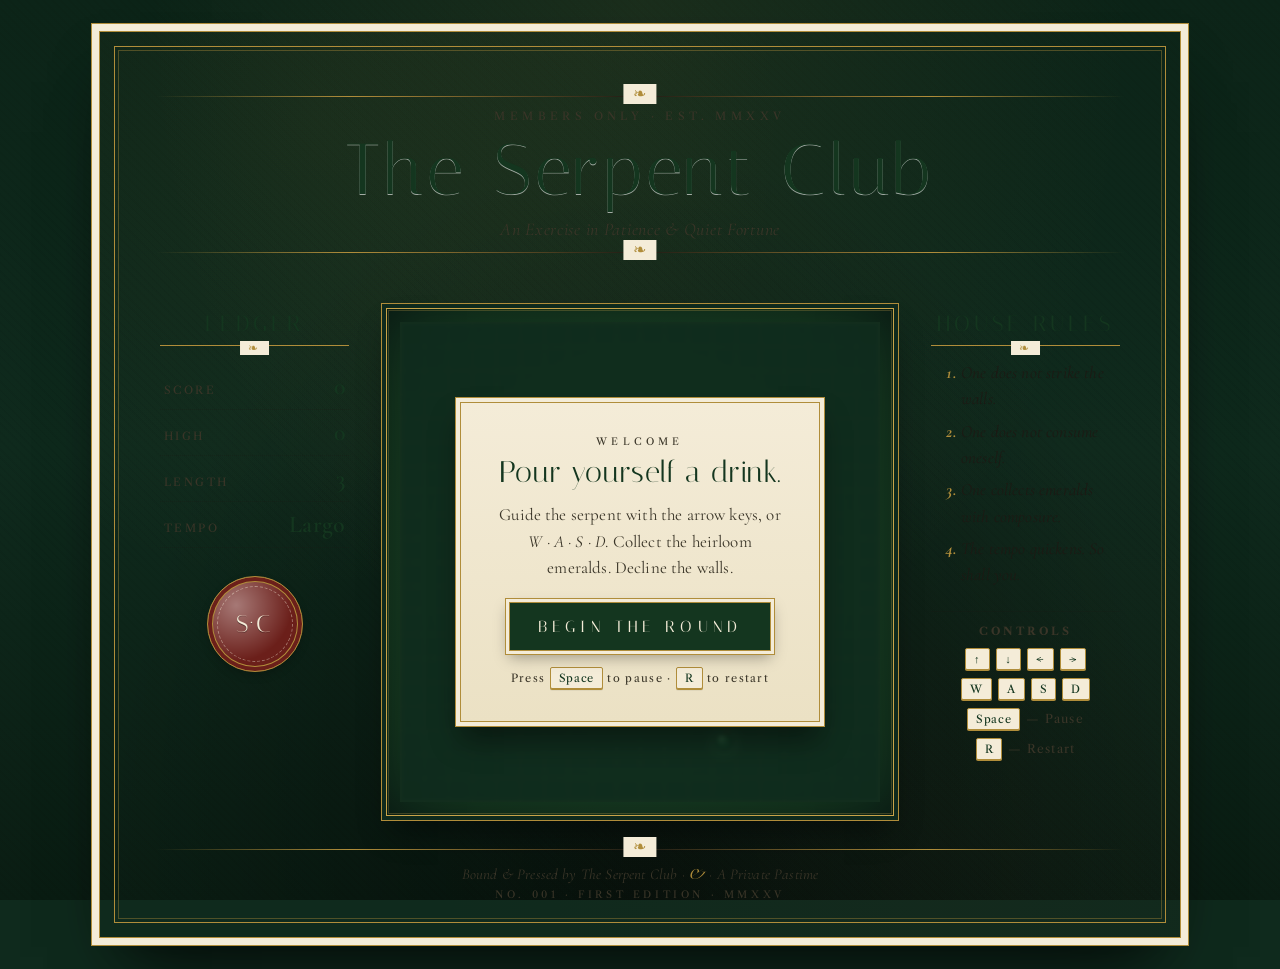
==== snake/index.html @ 580f8050 "Add 'The Serpent Club' — old-money Snake game Co-Authored-By: VIP777 <richake777@gmail.com>" ====
<!DOCTYPE html>
<html lang="en">
<head>
  <meta charset="UTF-8" />
  <meta name="viewport" content="width=device-width, initial-scale=1.0" />
  <title>The Serpent Club &middot; Est. MMXXV</title>
  <link rel="preconnect" href="https://fonts.googleapis.com" />
  <link rel="preconnect" href="https://fonts.gstatic.com" crossorigin />
  <link
    href="https://fonts.googleapis.com/css2?family=Cormorant+Garamond:ital,wght@0,400;0,500;0,600;0,700;1,400&family=Libre+Caslon+Text:ital,wght@0,400;0,700;1,400&family=Italiana&display=swap"
    rel="stylesheet"
  />
  <link rel="stylesheet" href="styles.css" />
</head>
<body>
  <div class="paper">
    <header class="masthead">
      <div class="rule rule-top"></div>
      <p class="eyebrow">Members Only &middot; Est. MMXXV</p>
      <h1 class="wordmark">The Serpent Club</h1>
      <p class="tagline"><em>An Exercise in Patience &amp; Quiet Fortune</em></p>
      <div class="rule rule-bottom"></div>
    </header>

    <main class="court">
      <aside class="ledger ledger-left">
        <h2 class="ledger-title">Ledger</h2>
        <dl class="ledger-list">
          <div class="ledger-row">
            <dt>Score</dt>
            <dd id="score">0</dd>
          </div>
          <div class="ledger-row">
            <dt>High</dt>
            <dd id="high-score">0</dd>
          </div>
          <div class="ledger-row">
            <dt>Length</dt>
            <dd id="length">3</dd>
          </div>
          <div class="ledger-row">
            <dt>Tempo</dt>
            <dd id="tempo">Andante</dd>
          </div>
        </dl>
        <div class="seal" aria-hidden="true">
          <div class="seal-inner">
            <span class="seal-mono">S&middot;C</span>
          </div>
        </div>
      </aside>

      <section class="board-frame">
        <div class="board-mat">
          <canvas id="board" width="480" height="480" aria-label="Snake game board"></canvas>
          <div id="overlay" class="overlay">
            <div class="overlay-card">
              <p class="overlay-eyebrow">Welcome</p>
              <h2 class="overlay-title">Pour yourself a drink.</h2>
              <p class="overlay-body">
                Guide the serpent with the arrow keys, or <em>W &middot; A &middot; S &middot; D</em>.
                Collect the heirloom emeralds. Decline the walls.
              </p>
              <button id="start-btn" class="crest-btn" type="button">Begin the Round</button>
              <p class="overlay-foot">Press <kbd>Space</kbd> to pause &middot; <kbd>R</kbd> to restart</p>
            </div>
          </div>
        </div>
      </section>

      <aside class="ledger ledger-right">
        <h2 class="ledger-title">House Rules</h2>
        <ol class="rules">
          <li>One does not strike the walls.</li>
          <li>One does not consume oneself.</li>
          <li>One collects emeralds with composure.</li>
          <li>The tempo quickens. So shall you.</li>
        </ol>
        <div class="controls">
          <h3 class="controls-title">Controls</h3>
          <ul class="keys">
            <li><kbd>&uarr;</kbd><kbd>&darr;</kbd><kbd>&larr;</kbd><kbd>&rarr;</kbd></li>
            <li><kbd>W</kbd><kbd>A</kbd><kbd>S</kbd><kbd>D</kbd></li>
            <li><kbd>Space</kbd> &mdash; Pause</li>
            <li><kbd>R</kbd> &mdash; Restart</li>
          </ul>
        </div>
      </aside>
    </main>

    <nav class="touchpad" aria-label="Touch controls">
      <button class="touch-btn" data-dir="up" aria-label="Up">&uarr;</button>
      <div class="touchpad-row">
        <button class="touch-btn" data-dir="left" aria-label="Left">&larr;</button>
        <button class="touch-btn" data-dir="down" aria-label="Down">&darr;</button>
        <button class="touch-btn" data-dir="right" aria-label="Right">&rarr;</button>
      </div>
    </nav>

    <footer class="colophon">
      <div class="rule rule-top"></div>
      <p class="colophon-line">
        Bound &amp; Pressed by The Serpent Club &middot; <span class="amp">&amp;</span> &middot; A Private Pastime
      </p>
      <p class="colophon-mono">No. 001 &middot; First Edition &middot; MMXXV</p>
    </footer>
  </div>

  <script src="game.js"></script>
</body>
</html>
---- snake/styles.css ----
/* =============================================================
   The Serpent Club — Old Money Snake
   Palette: hunter green, cream parchment, oxblood, antique gold
   ============================================================= */

:root {
  --green-deep:   #0f2a1d;
  --green-ink:    #14361f;
  --green-felt:   #1d4a2c;
  --green-soft:   #2d5a3d;
  --cream:        #f4ecd8;
  --cream-warm:   #ebe1c4;
  --parchment:    #e9dfc3;
  --gold:         #b08d3a;
  --gold-bright:  #d4a84b;
  --gold-soft:    #c9a449;
  --oxblood:      #6b1f1a;
  --ink:          #1c1a14;
  --ink-soft:     #3a3528;
  --shadow:       rgba(15, 25, 18, 0.35);
}

* {
  box-sizing: border-box;
}

html, body {
  margin: 0;
  padding: 0;
  min-height: 100%;
}

body {
  font-family: "Cormorant Garamond", "Libre Caslon Text", Georgia, serif;
  color: var(--cream);
  background-color: var(--green-deep);
  background-image:
    radial-gradient(ellipse at top, rgba(212, 168, 75, 0.07), transparent 55%),
    radial-gradient(ellipse at bottom, rgba(0, 0, 0, 0.45), transparent 60%),
    repeating-linear-gradient(
      45deg,
      rgba(0, 0, 0, 0.04) 0 2px,
      transparent 2px 6px
    ),
    linear-gradient(180deg, #0c2418 0%, #0f2a1d 50%, #0a1d13 100%);
  background-attachment: fixed;
  min-height: 100vh;
  display: flex;
  align-items: center;
  justify-content: center;
  padding: 32px 16px;
  letter-spacing: 0.01em;
}

/* ============== Paper / outer frame ============== */

.paper {
  width: 100%;
  max-width: 1080px;
  background: linear-gradient(180deg, var(--cream) 0%, var(--cream-warm) 100%);
  color: var(--ink);
  padding: 44px 56px 32px;
  position: relative;
  box-shadow:
    0 0 0 1px var(--gold),
    0 0 0 8px var(--cream),
    0 0 0 9px var(--gold),
    0 30px 60px -20px rgba(0, 0, 0, 0.7),
    0 60px 80px -40px rgba(0, 0, 0, 0.5);
  background-image:
    radial-gradient(circle at 20% 10%, rgba(176, 141, 58, 0.06), transparent 40%),
    radial-gradient(circle at 80% 90%, rgba(107, 31, 26, 0.05), transparent 45%);
}

.paper::before,
.paper::after {
  content: "";
  position: absolute;
  inset: 14px;
  border: 1px solid var(--gold);
  pointer-events: none;
}
.paper::after {
  inset: 18px;
  border: 1px solid rgba(176, 141, 58, 0.4);
}

/* ============== Masthead ============== */

.masthead {
  text-align: center;
  padding: 8px 0 20px;
}

.rule {
  height: 1px;
  background: linear-gradient(
    90deg,
    transparent 0%,
    var(--gold) 20%,
    var(--ink) 50%,
    var(--gold) 80%,
    transparent 100%
  );
  margin: 12px auto;
  position: relative;
}
.rule::before,
.rule::after {
  content: "\2767";
  position: absolute;
  top: -12px;
  color: var(--gold);
  background: var(--cream);
  padding: 0 10px;
  font-size: 16px;
}
.rule::before { left: 50%; transform: translateX(-50%); }
.rule::after { display: none; }

.eyebrow {
  font-family: "Libre Caslon Text", Georgia, serif;
  letter-spacing: 0.4em;
  text-transform: uppercase;
  font-size: 11px;
  color: var(--ink-soft);
  margin: 6px 0 4px;
}

.wordmark {
  font-family: "Italiana", "Cormorant Garamond", serif;
  font-weight: 400;
  font-size: clamp(44px, 6vw, 72px);
  letter-spacing: 0.06em;
  margin: 4px 0 6px;
  color: var(--green-ink);
  text-shadow: 0 1px 0 rgba(255, 255, 255, 0.6);
}

.tagline {
  font-family: "Cormorant Garamond", serif;
  font-style: italic;
  font-size: clamp(15px, 1.4vw, 18px);
  letter-spacing: 0.04em;
  color: var(--ink-soft);
  margin: 0 0 10px;
}

/* ============== Main court (3 columns) ============== */

.court {
  display: grid;
  grid-template-columns: 1fr auto 1fr;
  gap: 28px;
  align-items: start;
  margin-top: 18px;
}

@media (max-width: 960px) {
  .court {
    grid-template-columns: 1fr;
  }
  .ledger { order: 2; }
  .ledger-right { order: 3; }
  .board-frame { order: 1; }
}

/* ============== Ledger (side panels) ============== */

.ledger {
  padding: 8px 4px;
  position: relative;
}

.ledger-title {
  font-family: "Italiana", serif;
  font-weight: 400;
  font-size: 22px;
  letter-spacing: 0.18em;
  text-transform: uppercase;
  text-align: center;
  color: var(--green-ink);
  margin: 0 0 14px;
  padding-bottom: 8px;
  border-bottom: 1px solid var(--gold);
  position: relative;
}
.ledger-title::after {
  content: "\2767";
  position: absolute;
  left: 50%;
  bottom: -10px;
  transform: translateX(-50%);
  background: var(--cream);
  padding: 0 8px;
  color: var(--gold);
  font-size: 12px;
}

.ledger-list {
  margin: 18px 0 0;
  padding: 0;
}
.ledger-row {
  display: flex;
  justify-content: space-between;
  align-items: baseline;
  padding: 8px 4px;
  border-bottom: 1px dotted rgba(28, 26, 20, 0.35);
}
.ledger-row dt {
  font-family: "Libre Caslon Text", serif;
  text-transform: uppercase;
  letter-spacing: 0.22em;
  font-size: 11px;
  color: var(--ink-soft);
}
.ledger-row dd {
  margin: 0;
  font-family: "Cormorant Garamond", serif;
  font-weight: 600;
  font-size: 24px;
  color: var(--green-ink);
  font-variant-numeric: oldstyle-nums;
}

.seal {
  margin: 28px auto 0;
  width: 96px;
  height: 96px;
  border-radius: 50%;
  border: 1px solid var(--gold);
  display: flex;
  align-items: center;
  justify-content: center;
  position: relative;
  background:
    radial-gradient(circle at 30% 30%, rgba(255, 255, 255, 0.4), transparent 60%),
    var(--oxblood);
  box-shadow: 0 4px 8px rgba(0, 0, 0, 0.18), inset 0 0 0 4px var(--oxblood), inset 0 0 0 5px var(--gold);
}
.seal-inner {
  width: 76px;
  height: 76px;
  border-radius: 50%;
  border: 1px dashed rgba(244, 236, 216, 0.45);
  display: flex;
  align-items: center;
  justify-content: center;
}
.seal-mono {
  font-family: "Italiana", serif;
  font-size: 24px;
  letter-spacing: 0.1em;
  color: var(--cream);
  text-shadow: 0 1px 0 rgba(0, 0, 0, 0.4);
}

/* ============== House Rules (right ledger) ============== */

.rules {
  margin: 14px 8px 22px;
  padding-left: 22px;
  font-family: "Cormorant Garamond", serif;
  font-size: 17px;
  color: var(--ink);
  line-height: 1.55;
}
.rules li { margin-bottom: 6px; font-style: italic; }
.rules li::marker { color: var(--gold); font-weight: 700; }

.controls-title {
  font-family: "Libre Caslon Text", serif;
  text-transform: uppercase;
  letter-spacing: 0.28em;
  font-size: 11px;
  color: var(--ink-soft);
  text-align: center;
  margin: 14px 0 10px;
  padding-top: 12px;
  border-top: 1px solid rgba(28, 26, 20, 0.18);
}
.keys {
  list-style: none;
  padding: 0;
  margin: 0;
  display: flex;
  flex-direction: column;
  gap: 8px;
  align-items: center;
  font-family: "Libre Caslon Text", serif;
  font-size: 12px;
  color: var(--ink-soft);
}
.keys li { display: flex; align-items: center; gap: 6px; letter-spacing: 0.1em; }

kbd {
  display: inline-block;
  font-family: "Libre Caslon Text", "Courier New", monospace;
  font-size: 11px;
  padding: 3px 8px;
  background: var(--cream);
  color: var(--green-ink);
  border: 1px solid var(--gold);
  border-radius: 2px;
  box-shadow: 0 1px 0 var(--gold), 0 2px 0 rgba(0, 0, 0, 0.05);
  letter-spacing: 0.06em;
  min-width: 18px;
  text-align: center;
}

/* ============== Board ============== */

.board-frame {
  display: flex;
  justify-content: center;
}

.board-mat {
  position: relative;
  padding: 18px;
  background:
    radial-gradient(ellipse at center, var(--green-felt) 0%, var(--green-ink) 80%, var(--green-deep) 100%);
  border: 1px solid var(--gold);
  box-shadow:
    inset 0 0 0 4px var(--green-deep),
    inset 0 0 0 5px var(--gold-soft),
    inset 0 0 60px rgba(0, 0, 0, 0.45),
    0 18px 30px -10px rgba(0, 0, 0, 0.45);
}
.board-mat::before {
  content: "";
  position: absolute;
  inset: 6px;
  border: 1px solid rgba(212, 168, 75, 0.25);
  pointer-events: none;
}

#board {
  display: block;
  width: 480px;
  height: 480px;
  max-width: 80vw;
  max-height: 80vw;
  background: transparent;
  image-rendering: pixelated;
}

/* ============== Overlay ============== */

.overlay {
  position: absolute;
  inset: 18px;
  display: flex;
  align-items: center;
  justify-content: center;
  background: rgba(15, 42, 29, 0.82);
  backdrop-filter: blur(2px);
  transition: opacity 220ms ease;
  z-index: 5;
}
.overlay.hidden {
  opacity: 0;
  pointer-events: none;
}
.overlay-card {
  background: linear-gradient(180deg, var(--cream) 0%, var(--cream-warm) 100%);
  color: var(--ink);
  padding: 32px 36px;
  text-align: center;
  max-width: 360px;
  border: 1px solid var(--gold);
  box-shadow: 0 0 0 4px var(--cream), 0 0 0 5px var(--gold), 0 18px 28px rgba(0, 0, 0, 0.45);
  position: relative;
}
.overlay-eyebrow {
  font-family: "Libre Caslon Text", serif;
  text-transform: uppercase;
  letter-spacing: 0.42em;
  font-size: 10px;
  color: var(--ink-soft);
  margin: 0 0 6px;
}
.overlay-title {
  font-family: "Italiana", serif;
  font-weight: 400;
  font-size: 30px;
  margin: 0 0 12px;
  color: var(--green-ink);
  letter-spacing: 0.02em;
}
.overlay-body {
  font-family: "Cormorant Garamond", serif;
  font-size: 17px;
  line-height: 1.55;
  color: var(--ink-soft);
  margin: 0 0 20px;
}
.overlay-foot {
  font-family: "Libre Caslon Text", serif;
  font-size: 11px;
  letter-spacing: 0.12em;
  color: var(--ink-soft);
  margin: 16px 0 0;
}

/* ============== Crest button ============== */

.crest-btn {
  font-family: "Italiana", serif;
  font-size: 16px;
  letter-spacing: 0.32em;
  text-transform: uppercase;
  background: var(--green-ink);
  color: var(--cream);
  border: 1px solid var(--gold);
  padding: 14px 28px;
  cursor: pointer;
  position: relative;
  box-shadow: 0 0 0 3px var(--cream), 0 0 0 4px var(--gold), 0 6px 14px rgba(0, 0, 0, 0.35);
  transition: transform 120ms ease, background 200ms ease;
}
.crest-btn:hover {
  background: var(--green-felt);
  transform: translateY(-1px);
}
.crest-btn:active { transform: translateY(0); }
.crest-btn:focus-visible { outline: 2px dashed var(--gold-bright); outline-offset: 6px; }

/* ============== Touchpad (mobile) ============== */

.touchpad {
  display: none;
  margin: 22px auto 8px;
  flex-direction: column;
  align-items: center;
  gap: 8px;
}
.touchpad-row { display: flex; gap: 8px; }
.touch-btn {
  width: 56px; height: 56px;
  border: 1px solid var(--gold);
  background: var(--green-ink);
  color: var(--cream);
  font-family: "Italiana", serif;
  font-size: 22px;
  cursor: pointer;
  box-shadow: inset 0 0 0 2px var(--cream), 0 4px 0 rgba(0, 0, 0, 0.2);
}
.touch-btn:active { transform: translateY(1px); }

@media (max-width: 720px) {
  .touchpad { display: flex; }
  .paper { padding: 28px 16px 20px; }
  .keys { display: none; }
}

/* ============== Colophon ============== */

.colophon {
  text-align: center;
  margin-top: 28px;
  padding-bottom: 4px;
}
.colophon-line {
  font-family: "Cormorant Garamond", serif;
  font-style: italic;
  font-size: 15px;
  color: var(--ink-soft);
  margin: 8px 0 4px;
}
.colophon .amp {
  font-family: "Italiana", serif;
  color: var(--gold);
  font-size: 18px;
}
.colophon-mono {
  font-family: "Libre Caslon Text", serif;
  text-transform: uppercase;
  letter-spacing: 0.36em;
  font-size: 10px;
  color: var(--ink-soft);
  margin: 0;
}

/* ============== Subtle paper grain ============== */

.paper {
  position: relative;
}
.paper > * { position: relative; z-index: 1; }
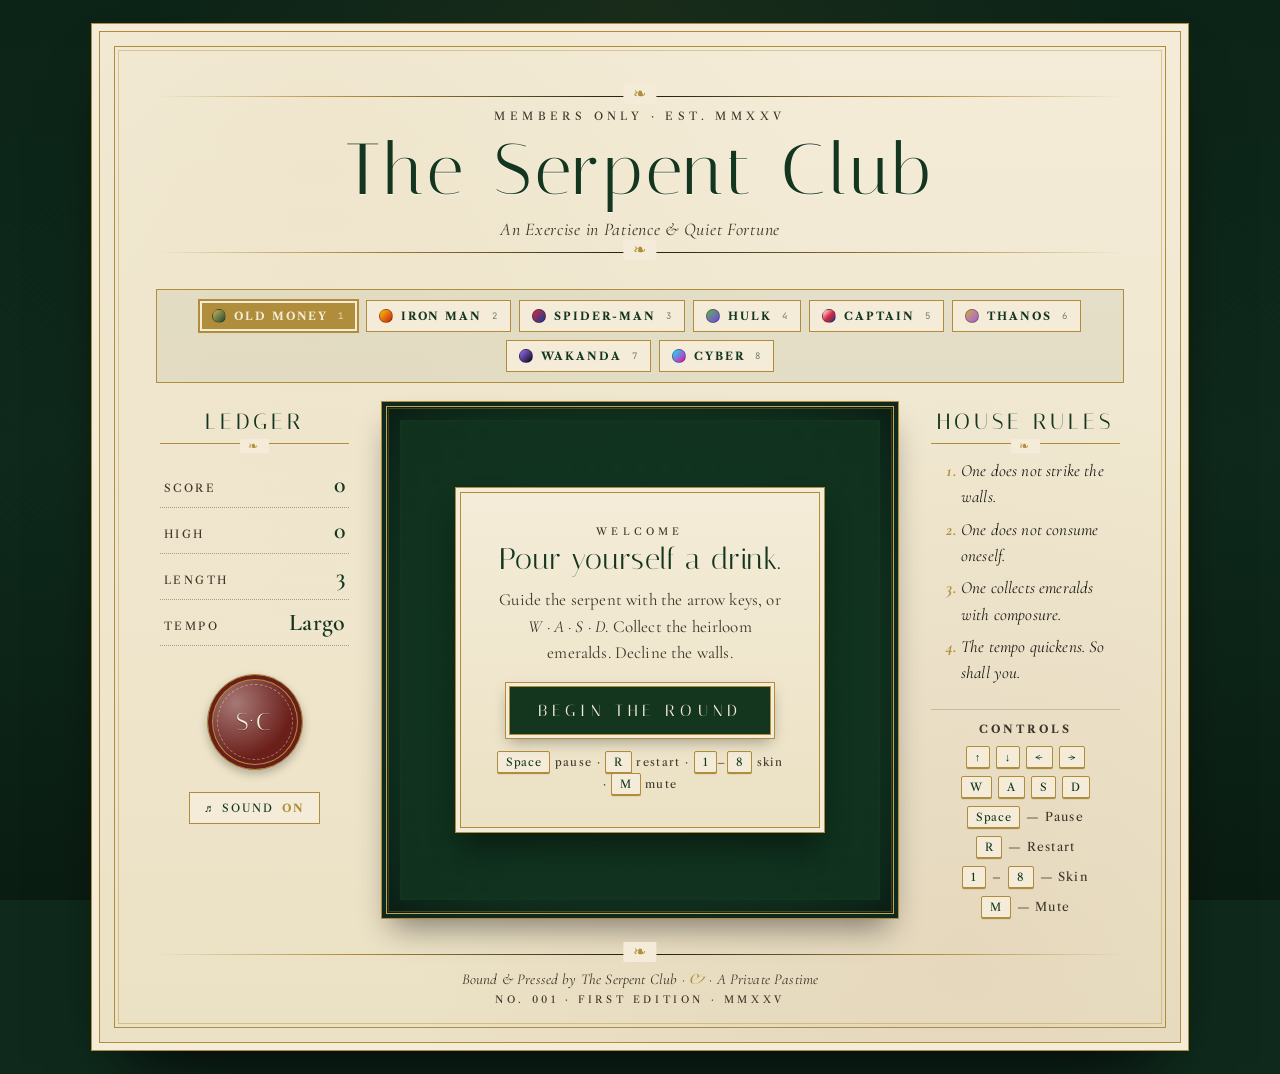
==== commit 21bc1114: "Add 8 skins (Marvel + Old Money + Cyber) with sound, particles, screen shake - 8 skin themes: Old Mo" ====
--- a/snake/index.html
+++ b/snake/index.html
@@ -3,28 +3,48 @@
 <head>
   <meta charset="UTF-8" />
   <meta name="viewport" content="width=device-width, initial-scale=1.0" />
-  <title>The Serpent Club &middot; Est. MMXXV</title>
+  <title>The Serpent Club &middot; Snake Multiverse</title>
   <link rel="preconnect" href="https://fonts.googleapis.com" />
   <link rel="preconnect" href="https://fonts.gstatic.com" crossorigin />
   <link
-    href="https://fonts.googleapis.com/css2?family=Cormorant+Garamond:ital,wght@0,400;0,500;0,600;0,700;1,400&family=Libre+Caslon+Text:ital,wght@0,400;0,700;1,400&family=Italiana&display=swap"
+    href="https://fonts.googleapis.com/css2?family=Cormorant+Garamond:ital,wght@0,400;0,500;0,600;0,700;1,400&family=Libre+Caslon+Text:ital,wght@0,400;0,700;1,400&family=Italiana&family=Bebas+Neue&family=Russo+One&family=Space+Grotesk:wght@300;400;500;600;700&family=JetBrains+Mono:wght@400;700&family=Bangers&display=swap"
     rel="stylesheet"
   />
   <link rel="stylesheet" href="styles.css" />
 </head>
-<body>
+<body data-skin="old-money">
   <div class="paper">
     <header class="masthead">
       <div class="rule rule-top"></div>
-      <p class="eyebrow">Members Only &middot; Est. MMXXV</p>
-      <h1 class="wordmark">The Serpent Club</h1>
-      <p class="tagline"><em>An Exercise in Patience &amp; Quiet Fortune</em></p>
+      <p class="eyebrow" id="eyebrow">Members Only &middot; Est. MMXXV</p>
+      <h1 class="wordmark" id="wordmark">The Serpent Club</h1>
+      <p class="tagline" id="tagline"><em>An Exercise in Patience &amp; Quiet Fortune</em></p>
       <div class="rule rule-bottom"></div>
     </header>
 
+    <!-- Skin selector -->
+    <nav class="skin-bar" aria-label="Choose skin">
+      <button class="skin-chip" data-skin="old-money" aria-label="Old Money skin"
+              title="Old Money (1)"><span class="chip-dot dot-old-money"></span><span class="chip-label">Old Money</span><span class="chip-key">1</span></button>
+      <button class="skin-chip" data-skin="iron-man" aria-label="Iron Man skin"
+              title="Iron Man (2)"><span class="chip-dot dot-iron-man"></span><span class="chip-label">Iron Man</span><span class="chip-key">2</span></button>
+      <button class="skin-chip" data-skin="spider-man" aria-label="Spider-Man skin"
+              title="Spider-Man (3)"><span class="chip-dot dot-spider-man"></span><span class="chip-label">Spider-Man</span><span class="chip-key">3</span></button>
+      <button class="skin-chip" data-skin="hulk" aria-label="Hulk skin"
+              title="Hulk (4)"><span class="chip-dot dot-hulk"></span><span class="chip-label">Hulk</span><span class="chip-key">4</span></button>
+      <button class="skin-chip" data-skin="captain-america" aria-label="Captain America skin"
+              title="Captain America (5)"><span class="chip-dot dot-captain-america"></span><span class="chip-label">Captain</span><span class="chip-key">5</span></button>
+      <button class="skin-chip" data-skin="thanos" aria-label="Thanos skin"
+              title="Thanos (6)"><span class="chip-dot dot-thanos"></span><span class="chip-label">Thanos</span><span class="chip-key">6</span></button>
+      <button class="skin-chip" data-skin="black-panther" aria-label="Black Panther skin"
+              title="Black Panther (7)"><span class="chip-dot dot-black-panther"></span><span class="chip-label">Wakanda</span><span class="chip-key">7</span></button>
+      <button class="skin-chip" data-skin="cyber" aria-label="Cyber Modern skin"
+              title="Cyber Modern (8)"><span class="chip-dot dot-cyber"></span><span class="chip-label">Cyber</span><span class="chip-key">8</span></button>
+    </nav>
+
     <main class="court">
       <aside class="ledger ledger-left">
-        <h2 class="ledger-title">Ledger</h2>
+        <h2 class="ledger-title" id="ledger-title-left">Ledger</h2>
         <dl class="ledger-list">
           <div class="ledger-row">
             <dt>Score</dt>
@@ -45,32 +65,42 @@
         </dl>
         <div class="seal" aria-hidden="true">
           <div class="seal-inner">
-            <span class="seal-mono">S&middot;C</span>
+            <span class="seal-mono" id="seal-mono">S&middot;C</span>
           </div>
+        </div>
+        <div class="settings">
+          <button id="sound-toggle" class="setting-btn" type="button" aria-pressed="true" title="Toggle sound (M)">
+            <span class="setting-icon" aria-hidden="true">&#9836;</span>
+            <span class="setting-label">Sound</span>
+            <span class="setting-state" id="sound-state">On</span>
+          </button>
         </div>
       </aside>
 
       <section class="board-frame">
-        <div class="board-mat">
+        <div class="board-mat" id="board-mat">
           <canvas id="board" width="480" height="480" aria-label="Snake game board"></canvas>
+          <div id="fx-layer" class="fx-layer" aria-hidden="true"></div>
           <div id="overlay" class="overlay">
             <div class="overlay-card">
-              <p class="overlay-eyebrow">Welcome</p>
-              <h2 class="overlay-title">Pour yourself a drink.</h2>
-              <p class="overlay-body">
+              <p class="overlay-eyebrow" id="overlay-eyebrow">Welcome</p>
+              <h2 class="overlay-title" id="overlay-title">Pour yourself a drink.</h2>
+              <p class="overlay-body" id="overlay-body">
                 Guide the serpent with the arrow keys, or <em>W &middot; A &middot; S &middot; D</em>.
                 Collect the heirloom emeralds. Decline the walls.
               </p>
               <button id="start-btn" class="crest-btn" type="button">Begin the Round</button>
-              <p class="overlay-foot">Press <kbd>Space</kbd> to pause &middot; <kbd>R</kbd> to restart</p>
+              <p class="overlay-foot">
+                <kbd>Space</kbd> pause &middot; <kbd>R</kbd> restart &middot; <kbd>1</kbd>&ndash;<kbd>8</kbd> skin &middot; <kbd>M</kbd> mute
+              </p>
             </div>
           </div>
         </div>
       </section>
 
       <aside class="ledger ledger-right">
-        <h2 class="ledger-title">House Rules</h2>
-        <ol class="rules">
+        <h2 class="ledger-title" id="ledger-title-right">House Rules</h2>
+        <ol class="rules" id="rules">
           <li>One does not strike the walls.</li>
           <li>One does not consume oneself.</li>
           <li>One collects emeralds with composure.</li>
@@ -83,6 +113,8 @@
             <li><kbd>W</kbd><kbd>A</kbd><kbd>S</kbd><kbd>D</kbd></li>
             <li><kbd>Space</kbd> &mdash; Pause</li>
             <li><kbd>R</kbd> &mdash; Restart</li>
+            <li><kbd>1</kbd>&ndash;<kbd>8</kbd> &mdash; Skin</li>
+            <li><kbd>M</kbd> &mdash; Mute</li>
           </ul>
         </div>
       </aside>
@@ -99,10 +131,10 @@
 
     <footer class="colophon">
       <div class="rule rule-top"></div>
-      <p class="colophon-line">
+      <p class="colophon-line" id="colophon-line">
         Bound &amp; Pressed by The Serpent Club &middot; <span class="amp">&amp;</span> &middot; A Private Pastime
       </p>
-      <p class="colophon-mono">No. 001 &middot; First Edition &middot; MMXXV</p>
+      <p class="colophon-mono" id="colophon-mono">No. 001 &middot; First Edition &middot; MMXXV</p>
     </footer>
   </div>
 
--- a/snake/styles.css
+++ b/snake/styles.css
@@ -1,48 +1,90 @@
 /* =============================================================
-   The Serpent Club — Old Money Snake
-   Palette: hunter green, cream parchment, oxblood, antique gold
+   The Serpent Club — Snake Multiverse
+   Skins: Old Money, Iron Man, Spider-Man, Hulk, Captain America,
+          Thanos, Black Panther, Cyber Modern
    ============================================================= */
 
+/* ---------------------------------------------------------------
+   Default theme variables (Old Money)
+   --------------------------------------------------------------- */
 :root {
-  --green-deep:   #0f2a1d;
-  --green-ink:    #14361f;
-  --green-felt:   #1d4a2c;
-  --green-soft:   #2d5a3d;
-  --cream:        #f4ecd8;
-  --cream-warm:   #ebe1c4;
-  --parchment:    #e9dfc3;
-  --gold:         #b08d3a;
-  --gold-bright:  #d4a84b;
-  --gold-soft:    #c9a449;
-  --oxblood:      #6b1f1a;
-  --ink:          #1c1a14;
-  --ink-soft:     #3a3528;
-  --shadow:       rgba(15, 25, 18, 0.35);
-}
-
-* {
-  box-sizing: border-box;
-}
-
-html, body {
-  margin: 0;
-  padding: 0;
-  min-height: 100%;
-}
+  /* page bg */
+  --bg-1: #0c2418;
+  --bg-2: #0f2a1d;
+  --bg-3: #0a1d13;
+  --bg-accent: rgba(212, 168, 75, 0.07);
+  --bg-spotlight: rgba(212, 168, 75, 0.07);
+
+  /* paper / surface */
+  --paper-1: #f4ecd8;
+  --paper-2: #ebe1c4;
+  --ink:        #1c1a14;
+  --ink-soft:   #3a3528;
+  --ink-strong: #14361f;
+
+  /* accents */
+  --accent:        #b08d3a;       /* primary border / rules */
+  --accent-bright: #d4a84b;
+  --accent-soft:   #c9a449;
+  --accent-2:      #6b1f1a;       /* secondary, for seal etc. */
+  --accent-2-ink:  #f4ecd8;       /* ink color over accent-2 */
+
+  /* fonts */
+  --font-display:  "Italiana", "Cormorant Garamond", serif;
+  --font-body:     "Cormorant Garamond", Georgia, serif;
+  --font-mono:     "Libre Caslon Text", Georgia, serif;
+  --font-eyebrow-spacing: 0.4em;
+  --eyebrow-tt: uppercase;
+  --wordmark-shadow: 0 1px 0 rgba(255,255,255,0.6);
+
+  /* paper edges */
+  --paper-radius: 0px;
+  --paper-shadow:
+    0 0 0 1px var(--accent),
+    0 0 0 8px var(--paper-1),
+    0 0 0 9px var(--accent),
+    0 30px 60px -20px rgba(0,0,0,0.7),
+    0 60px 80px -40px rgba(0,0,0,0.5);
+  --paper-image:
+    radial-gradient(circle at 20% 10%, rgba(176,141,58,0.06), transparent 40%),
+    radial-gradient(circle at 80% 90%, rgba(107,31,26,0.05), transparent 45%);
+
+  /* board frame */
+  --board-bg-1: #10311f;
+  --board-bg-2: #1d4a2c;
+  --board-bg-3: #0f2a1d;
+  --board-grid: rgba(212,168,75,0.07);
+  --board-grid-strong: rgba(212,168,75,0.14);
+  --board-border: var(--accent);
+
+  /* misc */
+  --kbd-bg: var(--paper-1);
+  --kbd-fg: var(--ink-strong);
+  --rule-fg: var(--accent);
+  --rule-mid: var(--ink);
+  --crest-bg: var(--ink-strong);
+  --crest-fg: var(--paper-1);
+
+  /* skin name shown sometimes */
+  --skin-name: "Old Money";
+}
+
+/* ---------------------------------------------------------------
+   Reset + base
+   --------------------------------------------------------------- */
+* { box-sizing: border-box; }
+
+html, body { margin: 0; padding: 0; min-height: 100%; }
 
 body {
-  font-family: "Cormorant Garamond", "Libre Caslon Text", Georgia, serif;
-  color: var(--cream);
-  background-color: var(--green-deep);
+  font-family: var(--font-body);
+  color: var(--paper-1);
+  background-color: var(--bg-2);
   background-image:
-    radial-gradient(ellipse at top, rgba(212, 168, 75, 0.07), transparent 55%),
-    radial-gradient(ellipse at bottom, rgba(0, 0, 0, 0.45), transparent 60%),
-    repeating-linear-gradient(
-      45deg,
-      rgba(0, 0, 0, 0.04) 0 2px,
-      transparent 2px 6px
-    ),
-    linear-gradient(180deg, #0c2418 0%, #0f2a1d 50%, #0a1d13 100%);
+    radial-gradient(ellipse at top, var(--bg-spotlight), transparent 55%),
+    radial-gradient(ellipse at bottom, rgba(0,0,0,0.45), transparent 60%),
+    repeating-linear-gradient(45deg, rgba(0,0,0,0.04) 0 2px, transparent 2px 6px),
+    linear-gradient(180deg, var(--bg-1) 0%, var(--bg-2) 50%, var(--bg-3) 100%);
   background-attachment: fixed;
   min-height: 100vh;
   display: flex;
@@ -50,46 +92,46 @@
   justify-content: center;
   padding: 32px 16px;
   letter-spacing: 0.01em;
-}
-
-/* ============== Paper / outer frame ============== */
-
+  transition: background-color 350ms ease;
+}
+
+/* ---------------------------------------------------------------
+   Paper / outer frame
+   --------------------------------------------------------------- */
 .paper {
   width: 100%;
   max-width: 1080px;
-  background: linear-gradient(180deg, var(--cream) 0%, var(--cream-warm) 100%);
   color: var(--ink);
   padding: 44px 56px 32px;
   position: relative;
-  box-shadow:
-    0 0 0 1px var(--gold),
-    0 0 0 8px var(--cream),
-    0 0 0 9px var(--gold),
-    0 30px 60px -20px rgba(0, 0, 0, 0.7),
-    0 60px 80px -40px rgba(0, 0, 0, 0.5);
-  background-image:
-    radial-gradient(circle at 20% 10%, rgba(176, 141, 58, 0.06), transparent 40%),
-    radial-gradient(circle at 80% 90%, rgba(107, 31, 26, 0.05), transparent 45%);
-}
-
+  border-radius: var(--paper-radius);
+  box-shadow: var(--paper-shadow);
+  background:
+    var(--paper-image),
+    linear-gradient(180deg, var(--paper-1) 0%, var(--paper-2) 100%);
+  transition: background 350ms ease, box-shadow 350ms ease;
+}
 .paper::before,
 .paper::after {
   content: "";
   position: absolute;
   inset: 14px;
-  border: 1px solid var(--gold);
+  border: 1px solid var(--accent);
   pointer-events: none;
+  border-radius: calc(var(--paper-radius) - 4px);
+  transition: border-color 350ms ease;
 }
 .paper::after {
   inset: 18px;
-  border: 1px solid rgba(176, 141, 58, 0.4);
-}
-
-/* ============== Masthead ============== */
-
+  border: 1px solid color-mix(in srgb, var(--accent) 40%, transparent);
+}
+
+/* ---------------------------------------------------------------
+   Masthead
+   --------------------------------------------------------------- */
 .masthead {
   text-align: center;
-  padding: 8px 0 20px;
+  padding: 8px 0 14px;
 }
 
 .rule {
@@ -97,48 +139,48 @@
   background: linear-gradient(
     90deg,
     transparent 0%,
-    var(--gold) 20%,
-    var(--ink) 50%,
-    var(--gold) 80%,
+    var(--rule-fg) 20%,
+    var(--rule-mid) 50%,
+    var(--rule-fg) 80%,
     transparent 100%
   );
   margin: 12px auto;
   position: relative;
 }
-.rule::before,
-.rule::after {
+.rule::before {
   content: "\2767";
   position: absolute;
   top: -12px;
-  color: var(--gold);
-  background: var(--cream);
+  left: 50%;
+  transform: translateX(-50%);
+  color: var(--rule-fg);
+  background: var(--paper-1);
   padding: 0 10px;
   font-size: 16px;
 }
-.rule::before { left: 50%; transform: translateX(-50%); }
-.rule::after { display: none; }
 
 .eyebrow {
-  font-family: "Libre Caslon Text", Georgia, serif;
-  letter-spacing: 0.4em;
-  text-transform: uppercase;
+  font-family: var(--font-mono);
+  letter-spacing: var(--font-eyebrow-spacing);
+  text-transform: var(--eyebrow-tt);
   font-size: 11px;
   color: var(--ink-soft);
   margin: 6px 0 4px;
 }
 
 .wordmark {
-  font-family: "Italiana", "Cormorant Garamond", serif;
+  font-family: var(--font-display);
   font-weight: 400;
   font-size: clamp(44px, 6vw, 72px);
   letter-spacing: 0.06em;
   margin: 4px 0 6px;
-  color: var(--green-ink);
-  text-shadow: 0 1px 0 rgba(255, 255, 255, 0.6);
+  color: var(--ink-strong);
+  text-shadow: var(--wordmark-shadow);
+  transition: color 350ms ease;
 }
 
 .tagline {
-  font-family: "Cormorant Garamond", serif;
+  font-family: var(--font-body);
   font-style: italic;
   font-size: clamp(15px, 1.4vw, 18px);
   letter-spacing: 0.04em;
@@ -146,43 +188,103 @@
   margin: 0 0 10px;
 }
 
-/* ============== Main court (3 columns) ============== */
-
+/* ---------------------------------------------------------------
+   Skin selector bar
+   --------------------------------------------------------------- */
+.skin-bar {
+  display: flex;
+  flex-wrap: wrap;
+  gap: 8px;
+  justify-content: center;
+  margin: 10px auto 18px;
+  padding: 10px;
+  border: 1px solid var(--accent);
+  background: color-mix(in srgb, var(--ink-strong) 6%, transparent);
+}
+.skin-chip {
+  display: inline-flex;
+  align-items: center;
+  gap: 8px;
+  padding: 8px 12px;
+  background: var(--paper-1);
+  color: var(--ink-strong);
+  border: 1px solid var(--accent);
+  font-family: var(--font-mono);
+  font-size: 11px;
+  letter-spacing: 0.18em;
+  text-transform: uppercase;
+  cursor: pointer;
+  transition: transform 120ms ease, background 200ms ease, box-shadow 200ms ease;
+  position: relative;
+}
+.skin-chip:hover {
+  transform: translateY(-1px);
+  box-shadow: 0 4px 10px rgba(0,0,0,0.18);
+}
+.skin-chip.active {
+  background: var(--accent);
+  color: var(--paper-1);
+  box-shadow: inset 0 0 0 2px var(--paper-1), 0 0 0 1px var(--accent);
+}
+.chip-dot {
+  width: 14px; height: 14px;
+  border-radius: 50%;
+  border: 1px solid rgba(0,0,0,0.25);
+  flex-shrink: 0;
+}
+.chip-label { font-weight: 700; }
+.chip-key {
+  font-size: 9px;
+  letter-spacing: 0.12em;
+  color: color-mix(in srgb, var(--ink-strong) 60%, transparent);
+  margin-left: 2px;
+  font-family: "JetBrains Mono", monospace;
+}
+.skin-chip.active .chip-key { color: color-mix(in srgb, var(--paper-1) 80%, transparent); }
+
+/* dot colors per chip */
+.dot-old-money      { background: linear-gradient(135deg, #cdb15c 0%, #1d4a2c 100%); }
+.dot-iron-man       { background: linear-gradient(135deg, #ffc400 0%, #c41e1e 100%); }
+.dot-spider-man     { background: linear-gradient(135deg, #dc283c 0%, #0a3d99 100%); }
+.dot-hulk           { background: linear-gradient(135deg, #5fb83a 0%, #7a3aff 100%); }
+.dot-captain-america{ background: linear-gradient(135deg, #ffffff 0%, #dc283c 50%, #0a3d99 100%); }
+.dot-thanos         { background: linear-gradient(135deg, #d4a84b 0%, #a060d8 100%); }
+.dot-black-panther  { background: linear-gradient(135deg, #a06cff 0%, #08080d 100%); }
+.dot-cyber          { background: linear-gradient(135deg, #00f0ff 0%, #ff00aa 100%); }
+
+/* ---------------------------------------------------------------
+   Court (3 columns)
+   --------------------------------------------------------------- */
 .court {
   display: grid;
   grid-template-columns: 1fr auto 1fr;
   gap: 28px;
   align-items: start;
-  margin-top: 18px;
-}
-
+  margin-top: 8px;
+}
 @media (max-width: 960px) {
-  .court {
-    grid-template-columns: 1fr;
-  }
+  .court { grid-template-columns: 1fr; }
   .ledger { order: 2; }
   .ledger-right { order: 3; }
   .board-frame { order: 1; }
 }
 
-/* ============== Ledger (side panels) ============== */
-
-.ledger {
-  padding: 8px 4px;
-  position: relative;
-}
+/* ---------------------------------------------------------------
+   Ledger panels
+   --------------------------------------------------------------- */
+.ledger { padding: 8px 4px; position: relative; }
 
 .ledger-title {
-  font-family: "Italiana", serif;
+  font-family: var(--font-display);
   font-weight: 400;
   font-size: 22px;
   letter-spacing: 0.18em;
   text-transform: uppercase;
   text-align: center;
-  color: var(--green-ink);
+  color: var(--ink-strong);
   margin: 0 0 14px;
   padding-bottom: 8px;
-  border-bottom: 1px solid var(--gold);
+  border-bottom: 1px solid var(--accent);
   position: relative;
 }
 .ledger-title::after {
@@ -191,25 +293,22 @@
   left: 50%;
   bottom: -10px;
   transform: translateX(-50%);
-  background: var(--cream);
+  background: var(--paper-1);
   padding: 0 8px;
-  color: var(--gold);
+  color: var(--accent);
   font-size: 12px;
 }
 
-.ledger-list {
-  margin: 18px 0 0;
-  padding: 0;
-}
+.ledger-list { margin: 18px 0 0; padding: 0; }
 .ledger-row {
   display: flex;
   justify-content: space-between;
   align-items: baseline;
   padding: 8px 4px;
-  border-bottom: 1px dotted rgba(28, 26, 20, 0.35);
+  border-bottom: 1px dotted color-mix(in srgb, var(--ink) 35%, transparent);
 }
 .ledger-row dt {
-  font-family: "Libre Caslon Text", serif;
+  font-family: var(--font-mono);
   text-transform: uppercase;
   letter-spacing: 0.22em;
   font-size: 11px;
@@ -217,60 +316,80 @@
 }
 .ledger-row dd {
   margin: 0;
-  font-family: "Cormorant Garamond", serif;
+  font-family: var(--font-body);
   font-weight: 600;
   font-size: 24px;
-  color: var(--green-ink);
+  color: var(--ink-strong);
   font-variant-numeric: oldstyle-nums;
-}
-
+  transition: color 220ms ease, transform 200ms ease;
+}
+.ledger-row dd.bump { transform: scale(1.18); color: var(--accent-bright); }
+
+/* Seal */
 .seal {
   margin: 28px auto 0;
-  width: 96px;
-  height: 96px;
+  width: 96px; height: 96px;
   border-radius: 50%;
-  border: 1px solid var(--gold);
-  display: flex;
-  align-items: center;
-  justify-content: center;
+  border: 1px solid var(--accent);
+  display: flex; align-items: center; justify-content: center;
   position: relative;
   background:
-    radial-gradient(circle at 30% 30%, rgba(255, 255, 255, 0.4), transparent 60%),
-    var(--oxblood);
-  box-shadow: 0 4px 8px rgba(0, 0, 0, 0.18), inset 0 0 0 4px var(--oxblood), inset 0 0 0 5px var(--gold);
+    radial-gradient(circle at 30% 30%, rgba(255,255,255,0.4), transparent 60%),
+    var(--accent-2);
+  box-shadow:
+    0 4px 8px rgba(0,0,0,0.25),
+    inset 0 0 0 4px var(--accent-2),
+    inset 0 0 0 5px var(--accent);
 }
 .seal-inner {
-  width: 76px;
-  height: 76px;
+  width: 76px; height: 76px;
   border-radius: 50%;
-  border: 1px dashed rgba(244, 236, 216, 0.45);
-  display: flex;
-  align-items: center;
-  justify-content: center;
+  border: 1px dashed color-mix(in srgb, var(--accent-2-ink) 45%, transparent);
+  display: flex; align-items: center; justify-content: center;
 }
 .seal-mono {
-  font-family: "Italiana", serif;
+  font-family: var(--font-display);
   font-size: 24px;
   letter-spacing: 0.1em;
-  color: var(--cream);
-  text-shadow: 0 1px 0 rgba(0, 0, 0, 0.4);
-}
-
-/* ============== House Rules (right ledger) ============== */
-
+  color: var(--accent-2-ink);
+  text-shadow: 0 1px 0 rgba(0,0,0,0.4);
+}
+
+/* settings */
+.settings { margin-top: 22px; display: flex; justify-content: center; }
+.setting-btn {
+  display: inline-flex; align-items: center; gap: 8px;
+  padding: 8px 14px;
+  background: var(--paper-1);
+  color: var(--ink-strong);
+  border: 1px solid var(--accent);
+  font-family: var(--font-mono);
+  font-size: 11px;
+  text-transform: uppercase;
+  letter-spacing: 0.18em;
+  cursor: pointer;
+  transition: background 200ms ease;
+}
+.setting-btn[aria-pressed="false"] { opacity: 0.6; }
+.setting-btn:hover { background: color-mix(in srgb, var(--accent) 12%, var(--paper-1)); }
+.setting-state { font-weight: 700; color: var(--accent); }
+
+/* ---------------------------------------------------------------
+   Rules / controls
+   --------------------------------------------------------------- */
 .rules {
   margin: 14px 8px 22px;
   padding-left: 22px;
-  font-family: "Cormorant Garamond", serif;
+  font-family: var(--font-body);
   font-size: 17px;
   color: var(--ink);
   line-height: 1.55;
 }
 .rules li { margin-bottom: 6px; font-style: italic; }
-.rules li::marker { color: var(--gold); font-weight: 700; }
+.rules li::marker { color: var(--accent); font-weight: 700; }
 
 .controls-title {
-  font-family: "Libre Caslon Text", serif;
+  font-family: var(--font-mono);
   text-transform: uppercase;
   letter-spacing: 0.28em;
   font-size: 11px;
@@ -278,103 +397,133 @@
   text-align: center;
   margin: 14px 0 10px;
   padding-top: 12px;
-  border-top: 1px solid rgba(28, 26, 20, 0.18);
+  border-top: 1px solid color-mix(in srgb, var(--ink) 18%, transparent);
 }
 .keys {
-  list-style: none;
-  padding: 0;
-  margin: 0;
-  display: flex;
-  flex-direction: column;
-  gap: 8px;
-  align-items: center;
-  font-family: "Libre Caslon Text", serif;
-  font-size: 12px;
-  color: var(--ink-soft);
+  list-style: none; padding: 0; margin: 0;
+  display: flex; flex-direction: column; gap: 8px; align-items: center;
+  font-family: var(--font-mono); font-size: 12px; color: var(--ink-soft);
 }
 .keys li { display: flex; align-items: center; gap: 6px; letter-spacing: 0.1em; }
 
 kbd {
   display: inline-block;
-  font-family: "Libre Caslon Text", "Courier New", monospace;
+  font-family: var(--font-mono);
   font-size: 11px;
   padding: 3px 8px;
-  background: var(--cream);
-  color: var(--green-ink);
-  border: 1px solid var(--gold);
+  background: var(--kbd-bg);
+  color: var(--kbd-fg);
+  border: 1px solid var(--accent);
   border-radius: 2px;
-  box-shadow: 0 1px 0 var(--gold), 0 2px 0 rgba(0, 0, 0, 0.05);
+  box-shadow: 0 1px 0 var(--accent), 0 2px 0 rgba(0,0,0,0.05);
   letter-spacing: 0.06em;
   min-width: 18px;
   text-align: center;
 }
 
-/* ============== Board ============== */
-
-.board-frame {
-  display: flex;
-  justify-content: center;
-}
+/* ---------------------------------------------------------------
+   Board
+   --------------------------------------------------------------- */
+.board-frame { display: flex; justify-content: center; }
 
 .board-mat {
   position: relative;
   padding: 18px;
   background:
-    radial-gradient(ellipse at center, var(--green-felt) 0%, var(--green-ink) 80%, var(--green-deep) 100%);
-  border: 1px solid var(--gold);
+    radial-gradient(ellipse at center, var(--board-bg-2) 0%, var(--board-bg-1) 80%, var(--board-bg-3) 100%);
+  border: 1px solid var(--accent);
   box-shadow:
-    inset 0 0 0 4px var(--green-deep),
-    inset 0 0 0 5px var(--gold-soft),
-    inset 0 0 60px rgba(0, 0, 0, 0.45),
-    0 18px 30px -10px rgba(0, 0, 0, 0.45);
+    inset 0 0 0 4px var(--board-bg-3),
+    inset 0 0 0 5px var(--accent-soft),
+    inset 0 0 60px rgba(0,0,0,0.45),
+    0 18px 30px -10px rgba(0,0,0,0.45);
+  transition: background 350ms ease, border-color 350ms ease;
 }
 .board-mat::before {
   content: "";
   position: absolute;
   inset: 6px;
-  border: 1px solid rgba(212, 168, 75, 0.25);
+  border: 1px solid color-mix(in srgb, var(--accent-bright) 25%, transparent);
   pointer-events: none;
+}
+.board-mat.shake { animation: shake 380ms cubic-bezier(.36,.07,.19,.97); }
+@keyframes shake {
+  10%, 90% { transform: translate(-1px, 0); }
+  20%, 80% { transform: translate(2px, 0); }
+  30%, 50%, 70% { transform: translate(-4px, 0); }
+  40%, 60% { transform: translate(4px, 0); }
 }
 
 #board {
   display: block;
-  width: 480px;
-  height: 480px;
-  max-width: 80vw;
-  max-height: 80vw;
+  width: 480px; height: 480px;
+  max-width: 80vw; max-height: 80vw;
   background: transparent;
-  image-rendering: pixelated;
-}
-
-/* ============== Overlay ============== */
-
+  position: relative;
+  z-index: 1;
+}
+
+/* FX layer (particles, popups) */
+.fx-layer {
+  position: absolute;
+  inset: 18px;
+  pointer-events: none;
+  overflow: hidden;
+  z-index: 4;
+}
+.fx-particle {
+  position: absolute;
+  width: 6px; height: 6px;
+  border-radius: 1px;
+  pointer-events: none;
+  will-change: transform, opacity;
+}
+.fx-popup {
+  position: absolute;
+  font-family: var(--font-display);
+  font-size: 22px;
+  font-weight: 700;
+  color: var(--accent-bright);
+  text-shadow: 0 1px 4px rgba(0,0,0,0.6);
+  pointer-events: none;
+  animation: popupRise 800ms ease-out forwards;
+  letter-spacing: 0.04em;
+}
+@keyframes popupRise {
+  0%   { transform: translate(-50%, 0) scale(0.7); opacity: 0; }
+  20%  { transform: translate(-50%, -10px) scale(1.1); opacity: 1; }
+  100% { transform: translate(-50%, -56px) scale(1.0); opacity: 0; }
+}
+
+/* ---------------------------------------------------------------
+   Overlay
+   --------------------------------------------------------------- */
 .overlay {
   position: absolute;
   inset: 18px;
-  display: flex;
-  align-items: center;
-  justify-content: center;
-  background: rgba(15, 42, 29, 0.82);
-  backdrop-filter: blur(2px);
+  display: flex; align-items: center; justify-content: center;
+  background: color-mix(in srgb, var(--board-bg-1) 80%, transparent);
+  backdrop-filter: blur(3px);
   transition: opacity 220ms ease;
   z-index: 5;
 }
-.overlay.hidden {
-  opacity: 0;
-  pointer-events: none;
-}
+.overlay.hidden { opacity: 0; pointer-events: none; }
+
 .overlay-card {
-  background: linear-gradient(180deg, var(--cream) 0%, var(--cream-warm) 100%);
+  background: linear-gradient(180deg, var(--paper-1) 0%, var(--paper-2) 100%);
   color: var(--ink);
   padding: 32px 36px;
   text-align: center;
   max-width: 360px;
-  border: 1px solid var(--gold);
-  box-shadow: 0 0 0 4px var(--cream), 0 0 0 5px var(--gold), 0 18px 28px rgba(0, 0, 0, 0.45);
+  border: 1px solid var(--accent);
+  box-shadow:
+    0 0 0 4px var(--paper-1),
+    0 0 0 5px var(--accent),
+    0 18px 28px rgba(0,0,0,0.45);
   position: relative;
 }
 .overlay-eyebrow {
-  font-family: "Libre Caslon Text", serif;
+  font-family: var(--font-mono);
   text-transform: uppercase;
   letter-spacing: 0.42em;
   font-size: 10px;
@@ -382,53 +531,62 @@
   margin: 0 0 6px;
 }
 .overlay-title {
-  font-family: "Italiana", serif;
+  font-family: var(--font-display);
   font-weight: 400;
   font-size: 30px;
   margin: 0 0 12px;
-  color: var(--green-ink);
+  color: var(--ink-strong);
   letter-spacing: 0.02em;
+  line-height: 1.05;
 }
 .overlay-body {
-  font-family: "Cormorant Garamond", serif;
+  font-family: var(--font-body);
   font-size: 17px;
   line-height: 1.55;
   color: var(--ink-soft);
   margin: 0 0 20px;
 }
 .overlay-foot {
-  font-family: "Libre Caslon Text", serif;
+  font-family: var(--font-mono);
   font-size: 11px;
   letter-spacing: 0.12em;
   color: var(--ink-soft);
   margin: 16px 0 0;
 }
 
-/* ============== Crest button ============== */
-
+/* ---------------------------------------------------------------
+   Crest button
+   --------------------------------------------------------------- */
 .crest-btn {
-  font-family: "Italiana", serif;
+  font-family: var(--font-display);
   font-size: 16px;
   letter-spacing: 0.32em;
   text-transform: uppercase;
-  background: var(--green-ink);
-  color: var(--cream);
-  border: 1px solid var(--gold);
+  background: var(--crest-bg);
+  color: var(--crest-fg);
+  border: 1px solid var(--accent);
   padding: 14px 28px;
   cursor: pointer;
   position: relative;
-  box-shadow: 0 0 0 3px var(--cream), 0 0 0 4px var(--gold), 0 6px 14px rgba(0, 0, 0, 0.35);
+  box-shadow:
+    0 0 0 3px var(--paper-1),
+    0 0 0 4px var(--accent),
+    0 6px 14px rgba(0,0,0,0.35);
   transition: transform 120ms ease, background 200ms ease;
 }
 .crest-btn:hover {
-  background: var(--green-felt);
+  background: color-mix(in srgb, var(--crest-bg) 85%, var(--accent));
   transform: translateY(-1px);
 }
 .crest-btn:active { transform: translateY(0); }
-.crest-btn:focus-visible { outline: 2px dashed var(--gold-bright); outline-offset: 6px; }
-
-/* ============== Touchpad (mobile) ============== */
-
+.crest-btn:focus-visible {
+  outline: 2px dashed var(--accent-bright);
+  outline-offset: 6px;
+}
+
+/* ---------------------------------------------------------------
+   Touchpad (mobile)
+   --------------------------------------------------------------- */
 .touchpad {
   display: none;
   margin: 22px auto 8px;
@@ -439,43 +597,45 @@
 .touchpad-row { display: flex; gap: 8px; }
 .touch-btn {
   width: 56px; height: 56px;
-  border: 1px solid var(--gold);
-  background: var(--green-ink);
-  color: var(--cream);
-  font-family: "Italiana", serif;
+  border: 1px solid var(--accent);
+  background: var(--crest-bg);
+  color: var(--crest-fg);
+  font-family: var(--font-display);
   font-size: 22px;
   cursor: pointer;
-  box-shadow: inset 0 0 0 2px var(--cream), 0 4px 0 rgba(0, 0, 0, 0.2);
+  box-shadow: inset 0 0 0 2px var(--paper-1), 0 4px 0 rgba(0,0,0,0.2);
 }
 .touch-btn:active { transform: translateY(1px); }
-
 @media (max-width: 720px) {
   .touchpad { display: flex; }
   .paper { padding: 28px 16px 20px; }
   .keys { display: none; }
-}
-
-/* ============== Colophon ============== */
-
+  .skin-bar { padding: 8px; gap: 6px; }
+  .chip-key { display: none; }
+}
+
+/* ---------------------------------------------------------------
+   Colophon
+   --------------------------------------------------------------- */
 .colophon {
   text-align: center;
   margin-top: 28px;
   padding-bottom: 4px;
 }
 .colophon-line {
-  font-family: "Cormorant Garamond", serif;
+  font-family: var(--font-body);
   font-style: italic;
   font-size: 15px;
   color: var(--ink-soft);
   margin: 8px 0 4px;
 }
 .colophon .amp {
-  font-family: "Italiana", serif;
-  color: var(--gold);
+  font-family: var(--font-display);
+  color: var(--accent);
   font-size: 18px;
 }
 .colophon-mono {
-  font-family: "Libre Caslon Text", serif;
+  font-family: var(--font-mono);
   text-transform: uppercase;
   letter-spacing: 0.36em;
   font-size: 10px;
@@ -483,9 +643,388 @@
   margin: 0;
 }
 
-/* ============== Subtle paper grain ============== */
-
-.paper {
-  position: relative;
-}
-.paper > * { position: relative; z-index: 1; }
+/* =============================================================
+   SKINS
+   ============================================================= */
+
+/* ---------- Iron Man ---------- */
+body[data-skin="iron-man"] {
+  --bg-1: #1a0808;
+  --bg-2: #2a0d0a;
+  --bg-3: #0d0404;
+  --bg-spotlight: rgba(255, 196, 0, 0.10);
+  --paper-1: #1a0d0d;
+  --paper-2: #2a1010;
+  --ink:        #f4d97a;
+  --ink-soft:   #c89858;
+  --ink-strong: #ffc400;
+  --accent:        #ffc400;
+  --accent-bright: #ffd84a;
+  --accent-soft:   #d8a020;
+  --accent-2:      #c41e1e;
+  --accent-2-ink:  #ffe88a;
+  --font-display: "Russo One", "Bebas Neue", sans-serif;
+  --font-body:    "Space Grotesk", system-ui, sans-serif;
+  --font-mono:    "JetBrains Mono", monospace;
+  --font-eyebrow-spacing: 0.5em;
+  --wordmark-shadow: 0 0 12px rgba(255, 196, 0, 0.45);
+  --paper-image:
+    radial-gradient(circle at 20% 10%, rgba(255,196,0,0.10), transparent 40%),
+    radial-gradient(circle at 80% 90%, rgba(196,30,30,0.20), transparent 50%),
+    repeating-linear-gradient(135deg, rgba(255,196,0,0.04) 0 2px, transparent 2px 8px);
+  --paper-shadow:
+    0 0 0 1px var(--accent),
+    0 0 0 8px var(--paper-1),
+    0 0 0 9px var(--accent-2),
+    0 30px 60px -20px rgba(0,0,0,0.85);
+  --board-bg-1: #1a0a0a;
+  --board-bg-2: #3a0d0d;
+  --board-bg-3: #0a0202;
+  --board-grid: rgba(255,196,0,0.08);
+  --crest-bg: var(--accent-2);
+  --crest-fg: var(--accent);
+  --kbd-bg: #1a0a0a;
+  --kbd-fg: var(--accent);
+  --skin-name: "Stark Industries";
+}
+body[data-skin="iron-man"] .seal {
+  background:
+    radial-gradient(circle at 50% 50%, #88f8ff 0%, #00d4ff 30%, #003355 70%, #001122 100%);
+  box-shadow:
+    0 0 24px rgba(0,212,255,0.6),
+    inset 0 0 0 4px #001122,
+    inset 0 0 0 5px var(--accent);
+}
+body[data-skin="iron-man"] .seal-inner {
+  border-color: rgba(136,248,255,0.7);
+}
+
+/* ---------- Spider-Man ---------- */
+body[data-skin="spider-man"] {
+  --bg-1: #0a0a1f;
+  --bg-2: #0d1733;
+  --bg-3: #050518;
+  --bg-spotlight: rgba(220, 40, 60, 0.10);
+  --paper-1: #0d1733;
+  --paper-2: #1a2966;
+  --ink:        #f4f4ff;
+  --ink-soft:   #a8b8e8;
+  --ink-strong: #ffffff;
+  --accent:        #dc283c;
+  --accent-bright: #ff5468;
+  --accent-soft:   #aa1a2a;
+  --accent-2:      #0a3d99;
+  --accent-2-ink:  #ffffff;
+  --font-display: "Bangers", "Bebas Neue", sans-serif;
+  --font-body:    "Space Grotesk", system-ui, sans-serif;
+  --font-mono:    "JetBrains Mono", monospace;
+  --eyebrow-tt: uppercase;
+  --wordmark-shadow: 3px 3px 0 var(--accent-2), 6px 6px 0 rgba(0,0,0,0.5);
+  --paper-image:
+    radial-gradient(circle at 25% 15%, rgba(220,40,60,0.15), transparent 35%),
+    radial-gradient(circle at 75% 85%, rgba(10,61,153,0.25), transparent 40%),
+    repeating-linear-gradient(0deg, rgba(255,255,255,0.025) 0 1px, transparent 1px 24px),
+    repeating-linear-gradient(90deg, rgba(255,255,255,0.025) 0 1px, transparent 1px 24px);
+  --board-bg-1: #0a0e26;
+  --board-bg-2: #1a2966;
+  --board-bg-3: #050818;
+  --board-grid: rgba(255,255,255,0.06);
+  --crest-bg: var(--accent);
+  --crest-fg: #ffffff;
+  --kbd-bg: #0a0e26;
+  --kbd-fg: #ffffff;
+  --skin-name: "Friendly Neighborhood";
+}
+
+/* ---------- Hulk ---------- */
+body[data-skin="hulk"] {
+  --bg-1: #0a1f0a;
+  --bg-2: #142a14;
+  --bg-3: #051805;
+  --bg-spotlight: rgba(127, 232, 90, 0.10);
+  --paper-1: #0d1f0d;
+  --paper-2: #1a3a1a;
+  --ink:        #d8f0c8;
+  --ink-soft:   #98c878;
+  --ink-strong: #7fe85a;
+  --accent:        #7fe85a;
+  --accent-bright: #b0ff80;
+  --accent-soft:   #4aa830;
+  --accent-2:      #7a3aff;
+  --accent-2-ink:  #f0e8ff;
+  --font-display: "Bangers", "Russo One", sans-serif;
+  --font-body:    "Space Grotesk", system-ui, sans-serif;
+  --font-mono:    "JetBrains Mono", monospace;
+  --wordmark-shadow: 2px 2px 0 #2a5a1a, 4px 4px 0 var(--accent-2);
+  --paper-image:
+    radial-gradient(circle at 20% 10%, rgba(127,232,90,0.10), transparent 40%),
+    radial-gradient(circle at 80% 90%, rgba(122,58,255,0.18), transparent 50%);
+  --board-bg-1: #081a08;
+  --board-bg-2: #1a3a1a;
+  --board-bg-3: #050f05;
+  --board-grid: rgba(127,232,90,0.10);
+  --crest-bg: var(--accent-2);
+  --crest-fg: var(--accent-bright);
+  --kbd-bg: #0a1a0a;
+  --kbd-fg: var(--accent);
+  --skin-name: "Code Green";
+}
+
+/* ---------- Captain America ---------- */
+body[data-skin="captain-america"] {
+  --bg-1: #0a1340;
+  --bg-2: #0d1a55;
+  --bg-3: #050a25;
+  --bg-spotlight: rgba(220, 40, 60, 0.10);
+  --paper-1: #f4f6ff;
+  --paper-2: #e0e8ff;
+  --ink:        #0a1340;
+  --ink-soft:   #2a3a78;
+  --ink-strong: #dc283c;
+  --accent:        #dc283c;
+  --accent-bright: #ff5468;
+  --accent-soft:   #aa1a2a;
+  --accent-2:      #0a3d99;
+  --accent-2-ink:  #ffffff;
+  --font-display: "Bebas Neue", "Russo One", sans-serif;
+  --font-body:    "Space Grotesk", system-ui, sans-serif;
+  --font-mono:    "JetBrains Mono", monospace;
+  --wordmark-shadow: 0 2px 0 rgba(255,255,255,0.6);
+  --paper-image:
+    radial-gradient(circle at 20% 10%, rgba(220,40,60,0.06), transparent 40%),
+    radial-gradient(circle at 80% 90%, rgba(10,61,153,0.10), transparent 50%),
+    repeating-linear-gradient(180deg, rgba(220,40,60,0.04) 0 12px, transparent 12px 24px);
+  --board-bg-1: #0a1340;
+  --board-bg-2: #15276b;
+  --board-bg-3: #050a25;
+  --board-grid: rgba(255,255,255,0.10);
+  --crest-bg: var(--accent-2);
+  --crest-fg: #ffffff;
+  --kbd-bg: #ffffff;
+  --kbd-fg: var(--accent-2);
+  --skin-name: "Sentinel of Liberty";
+}
+
+/* ---------- Thanos ---------- */
+body[data-skin="thanos"] {
+  --bg-1: #1a0a2a;
+  --bg-2: #2a0d3a;
+  --bg-3: #0d0418;
+  --bg-spotlight: rgba(212, 168, 75, 0.12);
+  --paper-1: #170a26;
+  --paper-2: #2a1542;
+  --ink:        #f0e0ff;
+  --ink-soft:   #c89aef;
+  --ink-strong: #d4a84b;
+  --accent:        #d4a84b;
+  --accent-bright: #ffd870;
+  --accent-soft:   #a07820;
+  --accent-2:      #a060d8;
+  --accent-2-ink:  #1a0a2a;
+  --font-display: "Bebas Neue", serif;
+  --font-body:    "Space Grotesk", system-ui, sans-serif;
+  --font-mono:    "JetBrains Mono", monospace;
+  --wordmark-shadow: 0 0 20px rgba(212,168,75,0.45);
+  --paper-image:
+    radial-gradient(circle at 20% 10%, rgba(212,168,75,0.10), transparent 40%),
+    radial-gradient(circle at 80% 90%, rgba(160,96,216,0.20), transparent 50%);
+  --board-bg-1: #170a26;
+  --board-bg-2: #3a1a55;
+  --board-bg-3: #0a0414;
+  --board-grid: rgba(212,168,75,0.10);
+  --crest-bg: var(--accent-2);
+  --crest-fg: var(--accent);
+  --kbd-bg: #170a26;
+  --kbd-fg: var(--accent);
+  --skin-name: "Perfectly Balanced";
+}
+
+/* ---------- Black Panther ---------- */
+body[data-skin="black-panther"] {
+  --bg-1: #08080d;
+  --bg-2: #0d0a18;
+  --bg-3: #020205;
+  --bg-spotlight: rgba(160, 108, 255, 0.10);
+  --paper-1: #0a0a14;
+  --paper-2: #16162a;
+  --ink:        #d8c8ff;
+  --ink-soft:   #8870c8;
+  --ink-strong: #a06cff;
+  --accent:        #a06cff;
+  --accent-bright: #c89aff;
+  --accent-soft:   #6a3aff;
+  --accent-2:      #3a1a7a;
+  --accent-2-ink:  #d8b8ff;
+  --font-display: "Bebas Neue", "Russo One", sans-serif;
+  --font-body:    "Space Grotesk", system-ui, sans-serif;
+  --font-mono:    "JetBrains Mono", monospace;
+  --wordmark-shadow: 0 0 18px rgba(160,108,255,0.5);
+  --paper-image:
+    radial-gradient(circle at 25% 15%, rgba(160,108,255,0.10), transparent 35%),
+    radial-gradient(circle at 75% 85%, rgba(58,26,122,0.30), transparent 50%);
+  --board-bg-1: #06060a;
+  --board-bg-2: #1a1a2a;
+  --board-bg-3: #020204;
+  --board-grid: rgba(160,108,255,0.08);
+  --crest-bg: #1a1a2a;
+  --crest-fg: var(--accent);
+  --kbd-bg: #0a0a14;
+  --kbd-fg: var(--accent);
+  --skin-name: "Wakanda Forever";
+}
+
+/* ---------- Cyber Modern ---------- */
+body[data-skin="cyber"] {
+  --bg-1: #040814;
+  --bg-2: #080d1f;
+  --bg-3: #02050a;
+  --bg-spotlight: rgba(0, 240, 255, 0.10);
+  --paper-1: rgba(8, 13, 31, 0.85);
+  --paper-2: rgba(15, 25, 55, 0.85);
+  --ink:        #c8e8ff;
+  --ink-soft:   #6a98c8;
+  --ink-strong: #00f0ff;
+  --accent:        #00f0ff;
+  --accent-bright: #88ffff;
+  --accent-soft:   #0066aa;
+  --accent-2:      #ff00aa;
+  --accent-2-ink:  #ffffff;
+  --font-display: "Russo One", "Bebas Neue", sans-serif;
+  --font-body:    "Space Grotesk", system-ui, sans-serif;
+  --font-mono:    "JetBrains Mono", monospace;
+  --paper-radius: 4px;
+  --wordmark-shadow: 0 0 20px rgba(0,240,255,0.6), 0 0 40px rgba(255,0,170,0.3);
+  --paper-image:
+    linear-gradient(180deg, rgba(0,240,255,0.04), transparent 30%, rgba(255,0,170,0.04) 100%),
+    repeating-linear-gradient(0deg, rgba(0,240,255,0.04) 0 1px, transparent 1px 4px);
+  --paper-shadow:
+    0 0 0 1px var(--accent),
+    0 0 30px rgba(0,240,255,0.25),
+    0 0 0 4px rgba(0,240,255,0.1),
+    0 30px 60px -20px rgba(0,0,0,0.85);
+  --board-bg-1: #040814;
+  --board-bg-2: #0a1428;
+  --board-bg-3: #020408;
+  --board-grid: rgba(0,240,255,0.12);
+  --crest-bg: transparent;
+  --crest-fg: var(--accent);
+  --kbd-bg: rgba(0,240,255,0.08);
+  --kbd-fg: var(--accent);
+  --skin-name: "Neo Tokyo 2099";
+}
+body[data-skin="cyber"] .crest-btn {
+  background: linear-gradient(180deg, rgba(0,240,255,0.15), rgba(255,0,170,0.15));
+  box-shadow:
+    inset 0 0 0 1px var(--accent),
+    0 0 0 3px transparent,
+    0 0 0 4px var(--accent),
+    0 0 30px rgba(0,240,255,0.4);
+}
+body[data-skin="cyber"] .skin-chip { backdrop-filter: blur(6px); }
+body[data-skin="cyber"] .skin-chip.active {
+  box-shadow:
+    inset 0 0 0 1px var(--paper-1),
+    0 0 0 1px var(--accent),
+    0 0 18px rgba(0,240,255,0.5);
+}
+body[data-skin="cyber"] .seal {
+  background: radial-gradient(circle at 50% 50%, var(--accent) 0%, var(--accent-soft) 60%, #02060d 100%);
+  box-shadow:
+    0 0 24px rgba(0,240,255,0.55),
+    inset 0 0 0 4px #02060d,
+    inset 0 0 0 5px var(--accent);
+}
+
+/* Universal: dark-paper skins (everything except old-money + captain-america) */
+body[data-skin="iron-man"]      .ledger-title::after,
+body[data-skin="spider-man"]    .ledger-title::after,
+body[data-skin="hulk"]          .ledger-title::after,
+body[data-skin="thanos"]        .ledger-title::after,
+body[data-skin="black-panther"] .ledger-title::after,
+body[data-skin="cyber"]         .ledger-title::after,
+body[data-skin="iron-man"]      .rule::before,
+body[data-skin="spider-man"]    .rule::before,
+body[data-skin="hulk"]          .rule::before,
+body[data-skin="thanos"]        .rule::before,
+body[data-skin="black-panther"] .rule::before,
+body[data-skin="cyber"]         .rule::before {
+  background: var(--paper-1);
+}
+
+/* dark-paper rule mid color (use ink-soft for visibility on dark) */
+body[data-skin="iron-man"],
+body[data-skin="spider-man"],
+body[data-skin="hulk"],
+body[data-skin="thanos"],
+body[data-skin="black-panther"],
+body[data-skin="cyber"] {
+  --rule-mid: color-mix(in srgb, var(--ink-strong) 40%, transparent);
+}
+
+/* Cyber + Iron Man + Hulk: punchy ledger value color */
+body[data-skin="iron-man"]      .ledger-row dd,
+body[data-skin="hulk"]          .ledger-row dd,
+body[data-skin="cyber"]         .ledger-row dd,
+body[data-skin="thanos"]        .ledger-row dd,
+body[data-skin="black-panther"] .ledger-row dd,
+body[data-skin="spider-man"]    .ledger-row dd {
+  color: var(--ink-strong);
+  text-shadow: 0 0 12px color-mix(in srgb, var(--ink-strong) 30%, transparent);
+}
+
+/* dark skins: rules text */
+body[data-skin="iron-man"]      .rules,
+body[data-skin="spider-man"]    .rules,
+body[data-skin="hulk"]          .rules,
+body[data-skin="thanos"]        .rules,
+body[data-skin="black-panther"] .rules,
+body[data-skin="cyber"]         .rules {
+  color: var(--ink);
+}
+
+/* dark skins: dotted divider color in ledger rows */
+body[data-skin="iron-man"]      .ledger-row,
+body[data-skin="spider-man"]    .ledger-row,
+body[data-skin="hulk"]          .ledger-row,
+body[data-skin="thanos"]        .ledger-row,
+body[data-skin="black-panther"] .ledger-row,
+body[data-skin="cyber"]         .ledger-row {
+  border-bottom-color: color-mix(in srgb, var(--accent) 28%, transparent);
+}
+
+/* dark skins: controls top divider */
+body[data-skin="iron-man"]      .controls-title,
+body[data-skin="spider-man"]    .controls-title,
+body[data-skin="hulk"]          .controls-title,
+body[data-skin="thanos"]        .controls-title,
+body[data-skin="black-panther"] .controls-title,
+body[data-skin="cyber"]         .controls-title {
+  border-top-color: color-mix(in srgb, var(--accent) 22%, transparent);
+}
+
+/* hover state on chips for dark skins */
+body[data-skin="iron-man"]      .skin-chip,
+body[data-skin="spider-man"]    .skin-chip,
+body[data-skin="hulk"]          .skin-chip,
+body[data-skin="thanos"]        .skin-chip,
+body[data-skin="black-panther"] .skin-chip,
+body[data-skin="cyber"]         .skin-chip {
+  background: color-mix(in srgb, var(--paper-1) 80%, transparent);
+  color: var(--ink-strong);
+}
+
+/* ==============================================================
+   Skin entrance flourish — pop on switch
+   ============================================================== */
+.paper { animation: paperPop 480ms ease both; }
+@keyframes paperPop {
+  0%   { transform: scale(0.985); filter: brightness(1.05); }
+  100% { transform: scale(1);     filter: brightness(1); }
+}
+
+/* Reduced motion */
+@media (prefers-reduced-motion: reduce) {
+  .paper { animation: none; }
+  .board-mat.shake { animation: none; }
+  .fx-popup { animation: none; opacity: 0; }
+}
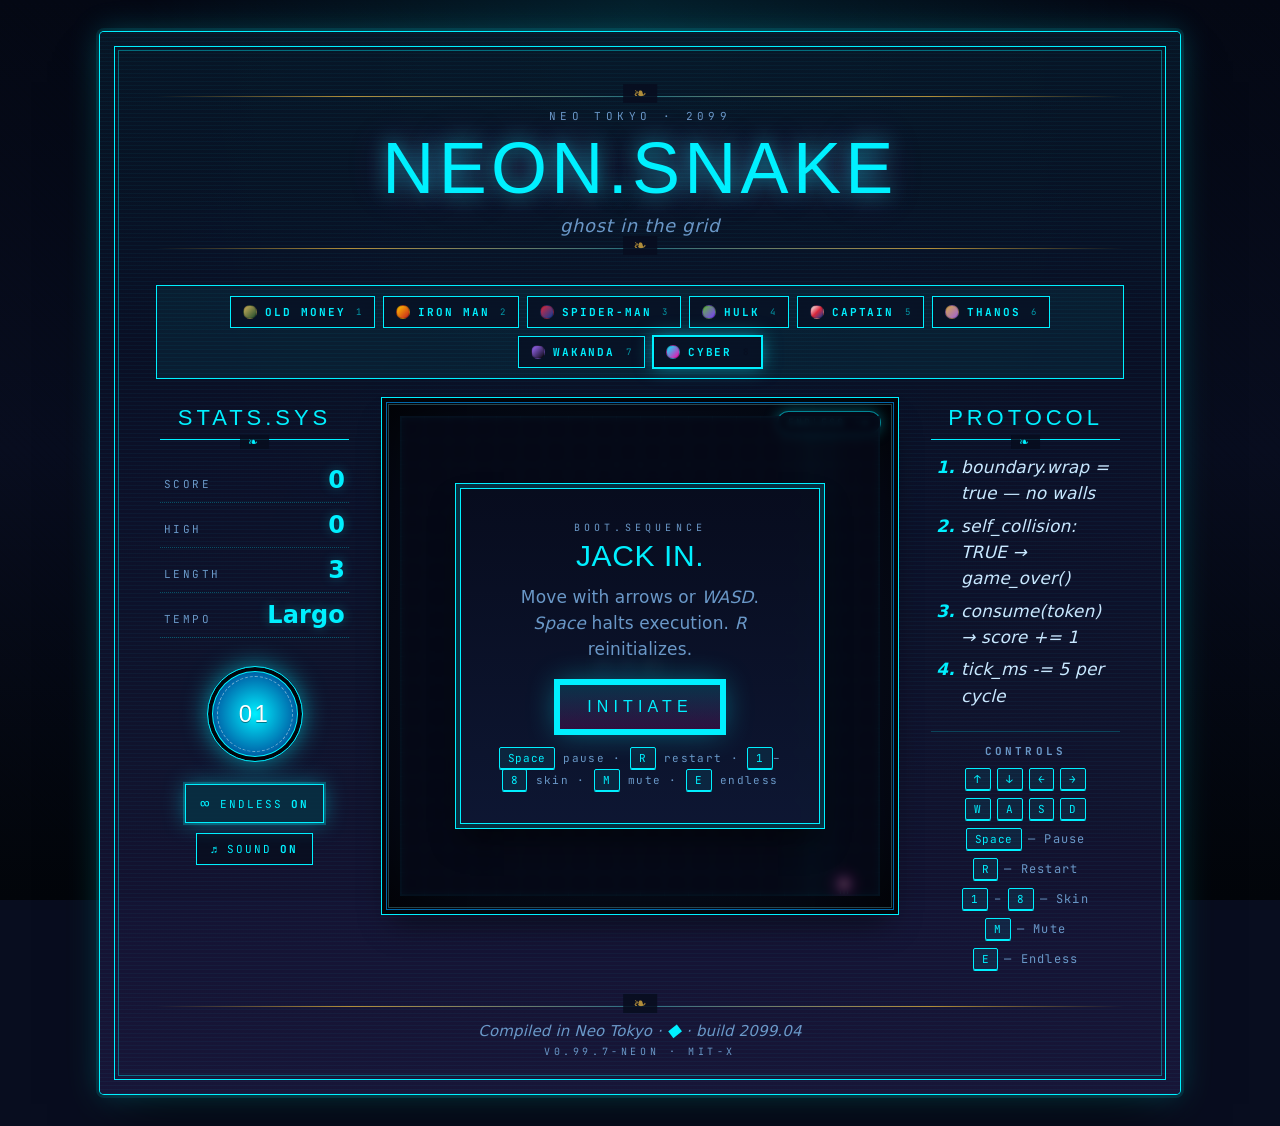
==== commit 405a6b46: "Snake: walls wrap (no game-over on edge) + Endless mode + Cyber default - Wall-wrap: snake passes th" ====
--- a/snake/index.html
+++ b/snake/index.html
@@ -12,7 +12,7 @@
   />
   <link rel="stylesheet" href="styles.css" />
 </head>
-<body data-skin="old-money">
+<body data-skin="cyber" data-endless="1">
   <div class="paper">
     <header class="masthead">
       <div class="rule rule-top"></div>
@@ -69,6 +69,11 @@
           </div>
         </div>
         <div class="settings">
+          <button id="endless-toggle" class="setting-btn setting-endless active" type="button" aria-pressed="true" title="Toggle Endless mode (E) — when ON, walls wrap and the snake passes through itself">
+            <span class="setting-icon" aria-hidden="true">&infin;</span>
+            <span class="setting-label">Endless</span>
+            <span class="setting-state" id="endless-state">On</span>
+          </button>
           <button id="sound-toggle" class="setting-btn" type="button" aria-pressed="true" title="Toggle sound (M)">
             <span class="setting-icon" aria-hidden="true">&#9836;</span>
             <span class="setting-label">Sound</span>
@@ -91,7 +96,7 @@
               </p>
               <button id="start-btn" class="crest-btn" type="button">Begin the Round</button>
               <p class="overlay-foot">
-                <kbd>Space</kbd> pause &middot; <kbd>R</kbd> restart &middot; <kbd>1</kbd>&ndash;<kbd>8</kbd> skin &middot; <kbd>M</kbd> mute
+                <kbd>Space</kbd> pause &middot; <kbd>R</kbd> restart &middot; <kbd>1</kbd>&ndash;<kbd>8</kbd> skin &middot; <kbd>M</kbd> mute &middot; <kbd>E</kbd> endless
               </p>
             </div>
           </div>
@@ -101,7 +106,7 @@
       <aside class="ledger ledger-right">
         <h2 class="ledger-title" id="ledger-title-right">House Rules</h2>
         <ol class="rules" id="rules">
-          <li>One does not strike the walls.</li>
+          <li>The walls bend politely to one&rsquo;s will.</li>
           <li>One does not consume oneself.</li>
           <li>One collects emeralds with composure.</li>
           <li>The tempo quickens. So shall you.</li>
@@ -115,6 +120,7 @@
             <li><kbd>R</kbd> &mdash; Restart</li>
             <li><kbd>1</kbd>&ndash;<kbd>8</kbd> &mdash; Skin</li>
             <li><kbd>M</kbd> &mdash; Mute</li>
+            <li><kbd>E</kbd> &mdash; Endless</li>
           </ul>
         </div>
       </aside>
--- a/snake/styles.css
+++ b/snake/styles.css
@@ -356,7 +356,10 @@
 }
 
 /* settings */
-.settings { margin-top: 22px; display: flex; justify-content: center; }
+.settings {
+  margin-top: 22px;
+  display: flex; flex-direction: column; align-items: center; gap: 10px;
+}
 .setting-btn {
   display: inline-flex; align-items: center; gap: 8px;
   padding: 8px 14px;
@@ -368,11 +371,53 @@
   text-transform: uppercase;
   letter-spacing: 0.18em;
   cursor: pointer;
-  transition: background 200ms ease;
+  transition: background 200ms ease, box-shadow 200ms ease, border-color 200ms ease;
 }
 .setting-btn[aria-pressed="false"] { opacity: 0.6; }
 .setting-btn:hover { background: color-mix(in srgb, var(--accent) 12%, var(--paper-1)); }
 .setting-state { font-weight: 700; color: var(--accent); }
+
+/* Endless mode toggle: glow when ON */
+.setting-endless { position: relative; }
+.setting-endless.active {
+  background: color-mix(in srgb, var(--accent) 14%, var(--paper-1));
+  border-color: var(--accent);
+  box-shadow:
+    0 0 0 2px color-mix(in srgb, var(--accent) 24%, transparent),
+    0 0 22px color-mix(in srgb, var(--accent) 38%, transparent);
+}
+.setting-endless .setting-icon {
+  font-size: 16px;
+  display: inline-block;
+  transition: transform 280ms ease;
+}
+.setting-endless.active .setting-icon {
+  animation: endlessPulse 2.4s ease-in-out infinite;
+}
+@keyframes endlessPulse {
+  0%, 100% { transform: rotate(0deg) scale(1); opacity: 1; }
+  50%      { transform: rotate(180deg) scale(1.18); opacity: 0.85; }
+}
+
+/* Endless badge floating over the board when on */
+body[data-endless="1"] .board-frame { position: relative; }
+body[data-endless="1"] .board-frame::after {
+  content: "ENDLESS \00B7 \221E";
+  position: absolute;
+  top: 14px; right: 18px;
+  z-index: 4;
+  font-family: var(--font-mono);
+  font-size: 10px;
+  letter-spacing: 0.28em;
+  padding: 4px 10px;
+  color: var(--accent);
+  background: color-mix(in srgb, var(--paper-1) 70%, transparent);
+  border: 1px solid color-mix(in srgb, var(--accent) 55%, transparent);
+  border-radius: 999px;
+  box-shadow: 0 0 14px color-mix(in srgb, var(--accent) 35%, transparent);
+  pointer-events: none;
+  letter-spacing: 0.22em;
+}
 
 /* ---------------------------------------------------------------
    Rules / controls
